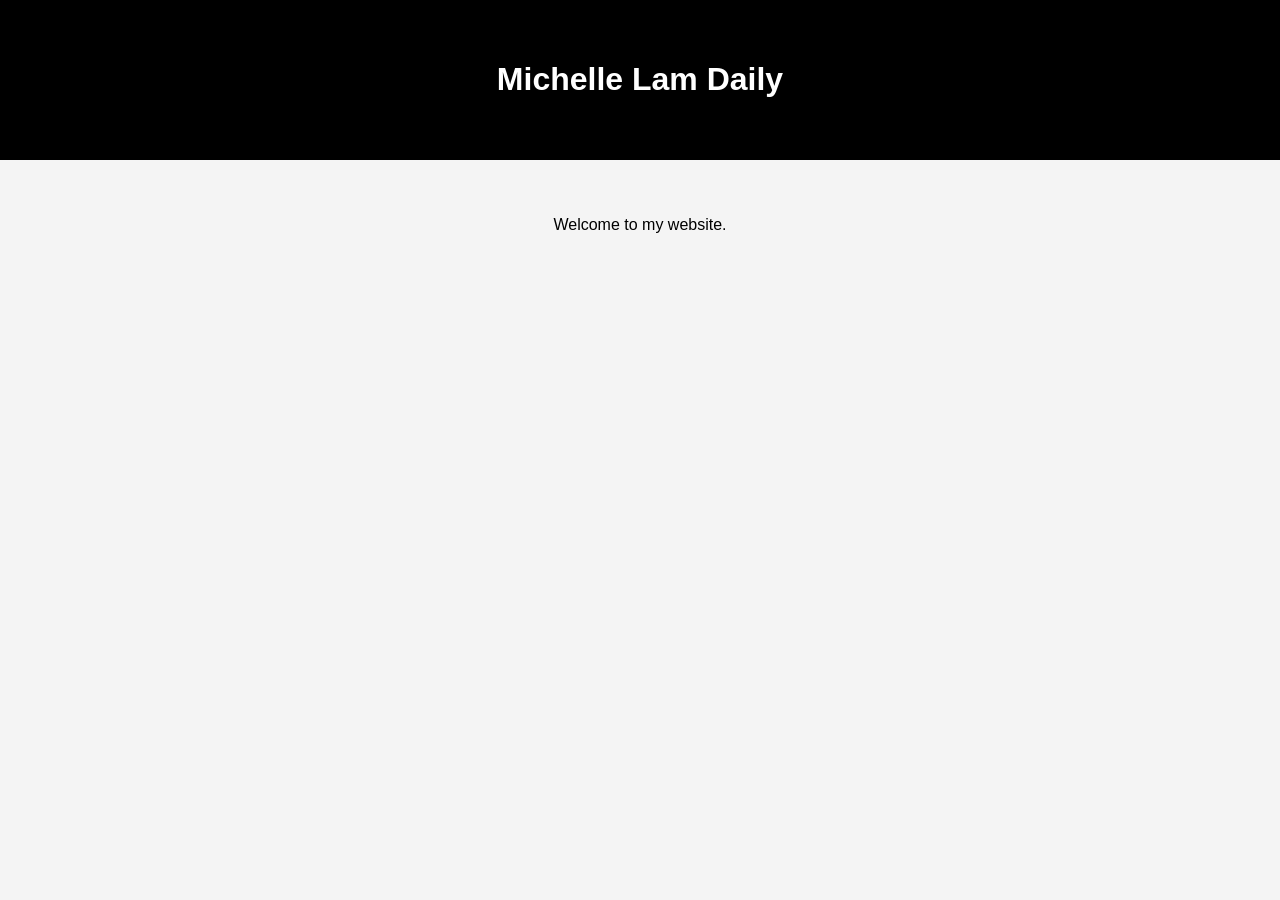
==== index.html @ d716f39e "version2" ====
<!DOCTYPE html>
<html>

<head>
<meta charset="UTF-8">
<title>Michelle Lam Daily</title>
<link rel="stylesheet" href="style.css">
</head>

<body>

<header>
<h1>Michelle Lam Daily</h1>
</header>

<section>
<p>Welcome to my website.</p>
</section>

<script src="script.js"></script>

</body>
</html>
---- style.css ----
body{
font-family:Arial;
margin:0;
background:#f4f4f4;
text-align:center;
}

header{
background:black;
color:white;
padding:40px;
}

section{
padding:40px;
}
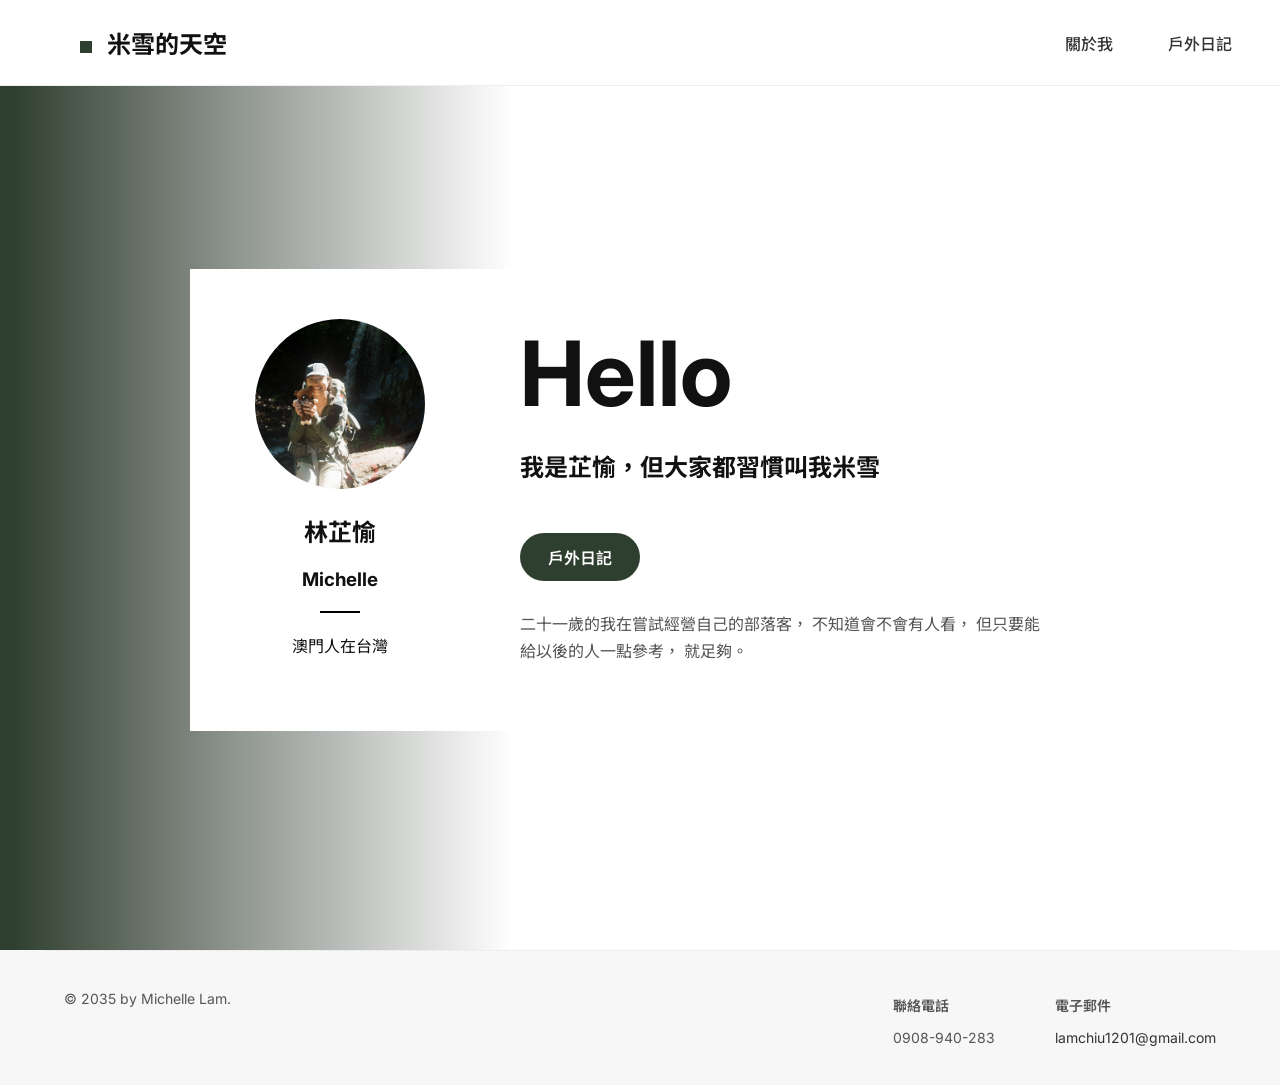
==== commit 4bcee0ed: "version3" ====
--- a/index.html
+++ b/index.html
@@ -2,22 +2,114 @@
 <html>
 
 <head>
+
 <meta charset="UTF-8">
-<title>Michelle Lam Daily</title>
+<title>米雪的天空</title>
+
+<link href="https://fonts.googleapis.com/css2?family=Inter:wght@400;600;800&family=Noto+Sans+TC:wght@400;600;800&display=swap" rel="stylesheet">
+
 <link rel="stylesheet" href="style.css">
+
 </head>
 
 <body>
 
-<header>
-<h1>Michelle Lam Daily</h1>
+<header class="header">
+
+<div class="logo">
+<span class="square"></span>
+米雪的天空
+</div>
+
+<nav>
+
+<a href="#">關於我</a>
+
+<a href="blog.html">
+戶外日記
+</a>
+
+</nav>
+
 </header>
 
-<section>
-<p>Welcome to my website.</p>
+
+<section class="hero">
+
+<div class="profile-card">
+
+<div class="card-left">
+
+<img src="images/profile.jpg">
+
+<h2>林芷愉</h2>
+<h3>Michelle</h3>
+
+<div class="line"></div>
+
+<p>澳門人在台灣</p>
+
+</div>
+
+
+<div class="card-right">
+
+<h1>Hello</h1>
+
+<h2>
+我是芷愉，但大家都習慣叫我米雪
+</h2>
+
+<a class="button" href="blog.html">
+戶外日記
+</a>
+
+<p>
+二十一歲的我在嘗試經營自己的部落客，
+不知道會不會有人看，
+但只要能給以後的人一點參考，
+就足夠。
+</p>
+
+</div>
+
+</div>
+
 </section>
 
-<script src="script.js"></script>
+
+<footer class="footer">
+
+<div class="footer-left">
+
+<p>© 2035 by Michelle Lam.</p>
+
+</div>
+
+<div class="footer-right">
+
+<div class="contact">
+
+<h4>聯絡電話</h4>
+<p>0908-940-283</p>
+
+</div>
+
+<div class="contact">
+
+<h4>電子郵件</h4>
+
+<p>
+<a href="mailto:lamchiu1201@gmail.com">
+lamchiu1201@gmail.com
+</a>
+</p>
+
+</div>
+
+</div>
+
+</footer>
 
 </body>
 </html>
--- a/style.css
+++ b/style.css
@@ -1,16 +1,271 @@
 body{
-font-family:Arial;
 margin:0;
-background:#f4f4f4;
+font-family:'Inter','Noto Sans TC',sans-serif;
+background:#f7f7f7;
+color:#111;
+}
+
+/* HEADER */
+
+.header{
+position:fixed;
+top:0;
+left:0;
+width:90%;
+display:flex;
+justify-content:space-between;
+align-items:center;
+padding:25px 80px;
+background:white;
+border-bottom:1px solid #eee;
+z-index:9999;
+transition:all 0.35s ease;
+}
+
+.header.small{
+padding:15px 80px;
+box-shadow:0 4px 20px rgba(0,0,0,0.08);
+}
+
+.logo{
+font-size:24px;
+font-weight:700;
+transition:all 0.35s ease;
+}
+
+.header.small .logo{
+font-size:20px;
+}
+
+.square{
+width:12px;
+height:12px;
+background:#2f3f2f;
+display:inline-block;
+margin-right:10px;
+}
+
+nav{
+display:flex;
+align-items:center;
+gap:25px;
+}
+
+nav a{
+margin-left:30px;
+text-decoration:none;
+color:#333;
+font-weight:500;
+transition:opacity 0.3s ease;
+}
+
+nav a:hover{
+opacity:0.6;
+}
+
+/* HERO */
+
+.hero{
+display:flex;
+align-items:center;      /* 垂直置中 */
+justify-content:center;  /* 水平置中 */
+gap:100px;
+padding-top:50px;
+min-height:100vh;        /* 佔滿整個畫面高度 */
+background:linear-gradient(
+90deg,
+#2f3f2f 1%,
+#7d847d 15%,
+#ffffff 40%
+);
+
+}
+
+.hero{
+display:flex;
+align-items:center;
+justify-content:center;
+}
+
+
+/* PROFILE CARD */
+
+.profile-card{
+display:flex;
+gap:80px;
+background:white;
+padding:50px;
+}
+
+.card-left{
+width:200px;
 text-align:center;
 }
 
-header{
+.card-left img{
+width:170px;
+height:170px;
+border-radius:50%;
+object-fit:cover;
+}
+
+.card-right{
+max-width:520px;
+}
+
+.card-right h1{
+font-size:90px;
+margin:0;
+}
+
+.card-right h2{
+margin-top:20px;
+}
+
+.card-right p{
+margin-top:30px;
+line-height:1.7;
+color:#555;
+}
+
+.line{
+width:40px;
+height:2px;
 background:black;
+margin:20px auto;
+}
+
+
+/* INTRO */
+
+.intro{
+max-width:520px;
+}
+
+.intro h1{
+font-size:90px;
+font-weight:600;
+margin:0;
+}
+
+.intro h2{
+
+margin-top:20px;
+
+font-size:22px;
+
+}
+
+.intro p{
+
+margin-top:30px;
+
+line-height:1.7;
+
+color:#555;
+
+}
+
+.button{
+
+display:inline-block;
+
+margin-top:30px;
+
+padding:12px 28px;
+
+background:#2f3f2f;
+
 color:white;
-padding:40px;
-}
-
-section{
-padding:40px;
-}+
+border-radius:30px;
+
+text-decoration:none;
+
+font-weight:600;
+
+transition:all 0.3s ease;
+
+}
+
+.button:hover{
+
+background:#3c5240;
+
+transform:translateY(-2px);
+
+}
+/* FOOTER */
+.footer{
+
+width:90%;
+
+}
+
+.footer{
+
+display:flex;
+justify-content:space-between;
+align-items:flex-start;
+
+flex-wrap:wrap;
+
+max-width:1200px;
+margin:0 auto;
+
+padding:25px 20px;
+
+background:#f7f7f7;
+
+border-top:1px solid #eee;
+
+font-size:14px;
+
+color:#555;
+
+}
+
+.footer-right{
+
+display:flex;
+
+gap:60px;
+
+flex-wrap:wrap;
+
+}
+
+.contact h4{
+margin-bottom:10px;
+font-weight:600;
+}
+
+.contact a{
+text-decoration:none;
+color:#333;
+}
+
+.contact a:hover{
+text-decoration:underline;
+}
+
+
+/* MOBILE */
+
+@media (max-width:900px){
+
+.profile-card{
+
+flex-direction:column;
+
+align-items:center;
+
+}
+
+.card-right{
+
+text-align:center;
+
+}
+
+}
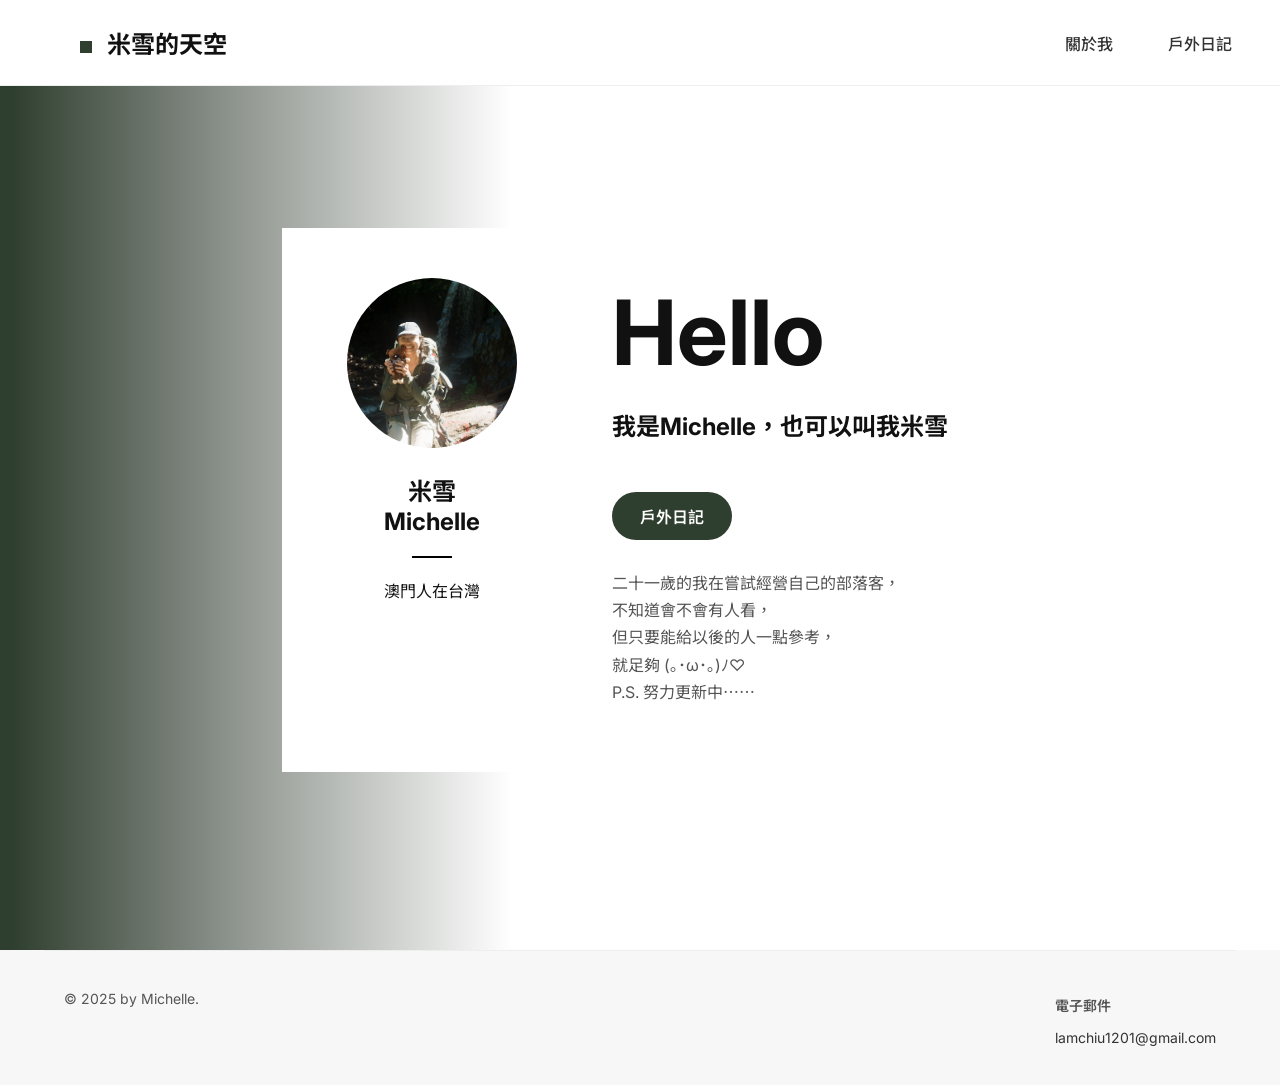
==== commit 8458e633: "version6" ====
--- a/index.html
+++ b/index.html
@@ -6,8 +6,7 @@
 <meta charset="UTF-8">
 <title>米雪的天空</title>
 
-<link href="https://fonts.googleapis.com/css2?family=Inter:wght@400;600;800&family=Noto+Sans+TC:wght@400;600;800&display=swap" rel="stylesheet">
-
+<link href="https://fonts.googleapis.com/css2?family=Inter:wght@400;600;800&family=Noto+Sans+TC:wght@100;200;300;400;500;600;700;800;900&family=Open+Sans:wght@300;400;600;700&display=swap" rel="stylesheet">
 <link rel="stylesheet" href="style.css">
 
 </head>
@@ -22,13 +21,8 @@
 </div>
 
 <nav>
-
 <a href="#">關於我</a>
-
-<a href="blog.html">
-戶外日記
-</a>
-
+<a href="blog.html">戶外日記</a>
 </nav>
 
 </header>
@@ -37,13 +31,14 @@
 <section class="hero">
 
 <div class="profile-card">
-
 <div class="card-left">
 
 <img src="images/profile.jpg">
 
-<h2>林芷愉</h2>
-<h3>Michelle</h3>
+<h2>
+米雪<br>
+<span class="english-name">Michelle</span><br>
+</h2>
 
 <div class="line"></div>
 
@@ -57,7 +52,7 @@
 <h1>Hello</h1>
 
 <h2>
-我是芷愉，但大家都習慣叫我米雪
+我是Michelle，也可以叫我米雪
 </h2>
 
 <a class="button" href="blog.html">
@@ -65,10 +60,11 @@
 </a>
 
 <p>
-二十一歲的我在嘗試經營自己的部落客，
-不知道會不會有人看，
-但只要能給以後的人一點參考，
-就足夠。
+二十一歲的我在嘗試經營自己的部落客，<br>
+不知道會不會有人看，<br>
+但只要能給以後的人一點參考，<br>
+就足夠 (｡･ω･｡)ﾉ♡ <br>
+P.S. 努力更新中⋯⋯
 </p>
 
 </div>
@@ -82,18 +78,11 @@
 
 <div class="footer-left">
 
-<p>© 2035 by Michelle Lam.</p>
+<p>© 2025 by Michelle.</p>
 
 </div>
 
 <div class="footer-right">
-
-<div class="contact">
-
-<h4>聯絡電話</h4>
-<p>0908-940-283</p>
-
-</div>
 
 <div class="contact">
 
